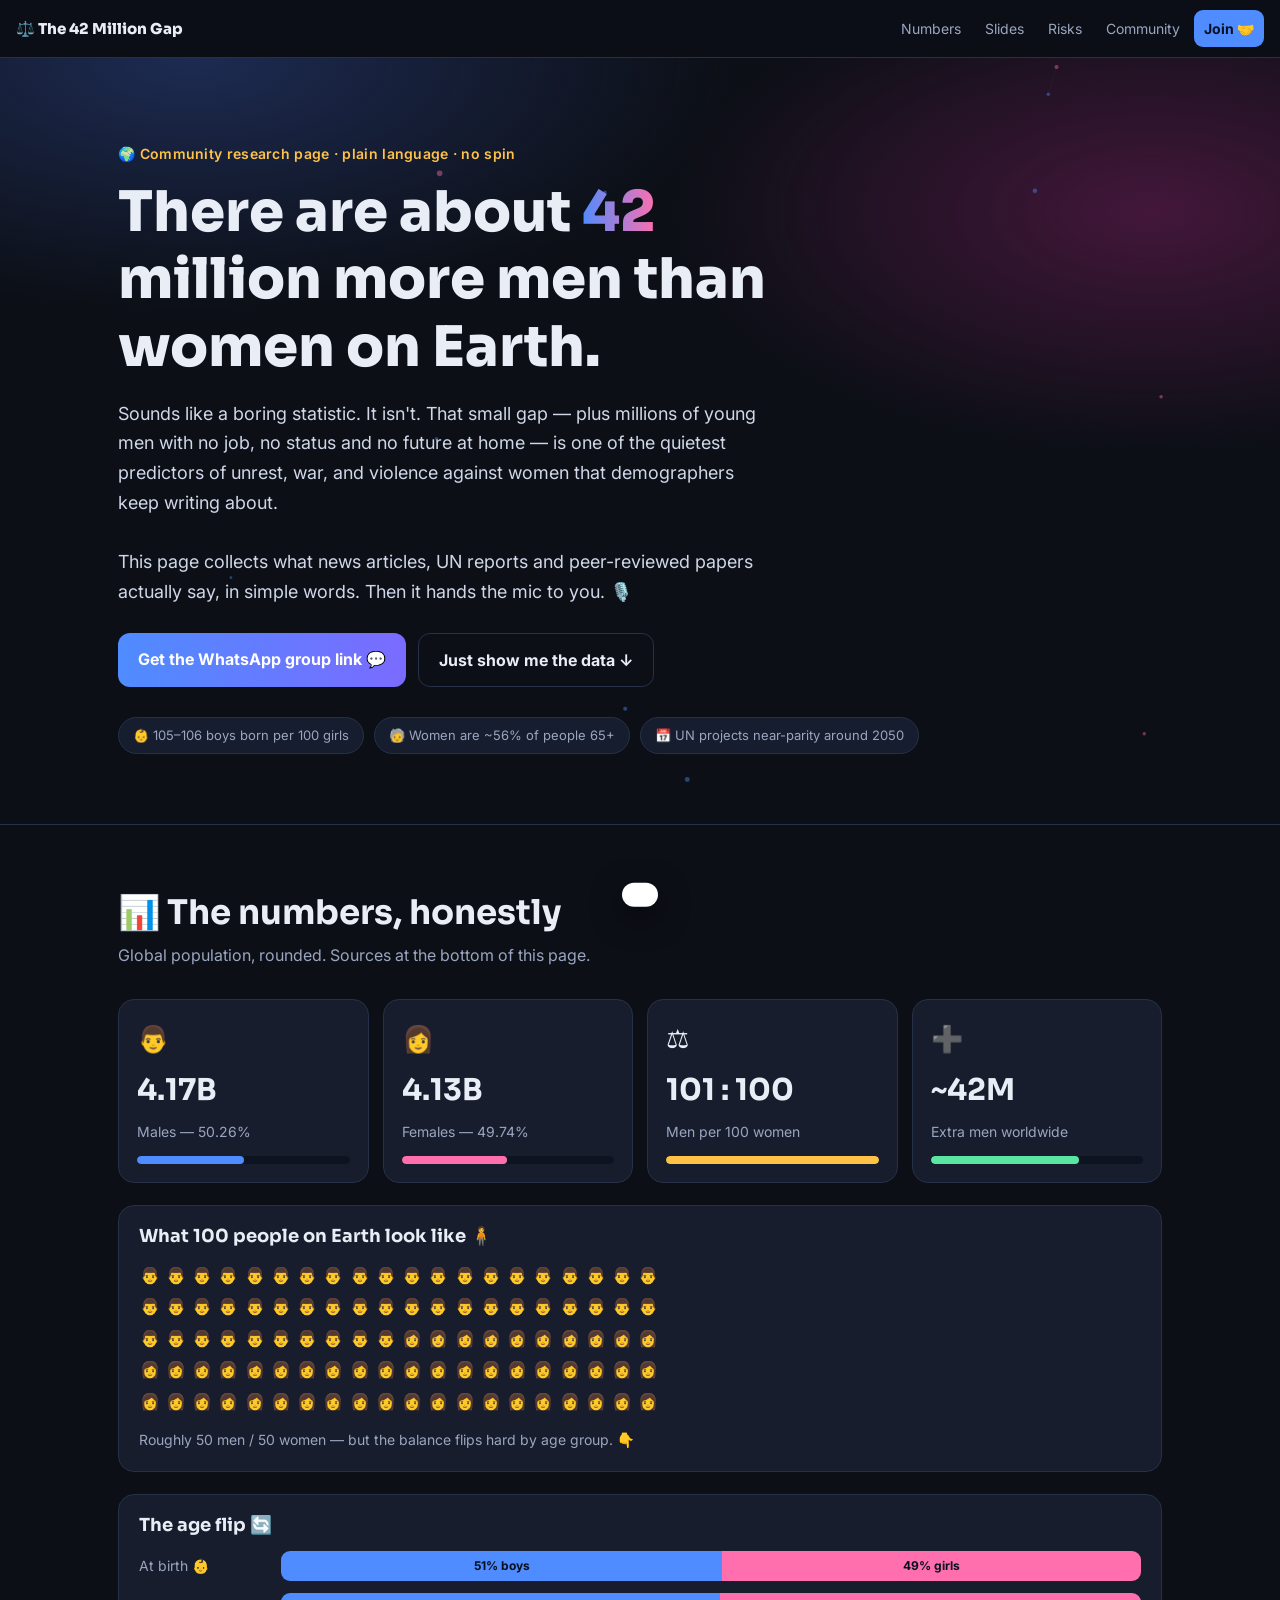
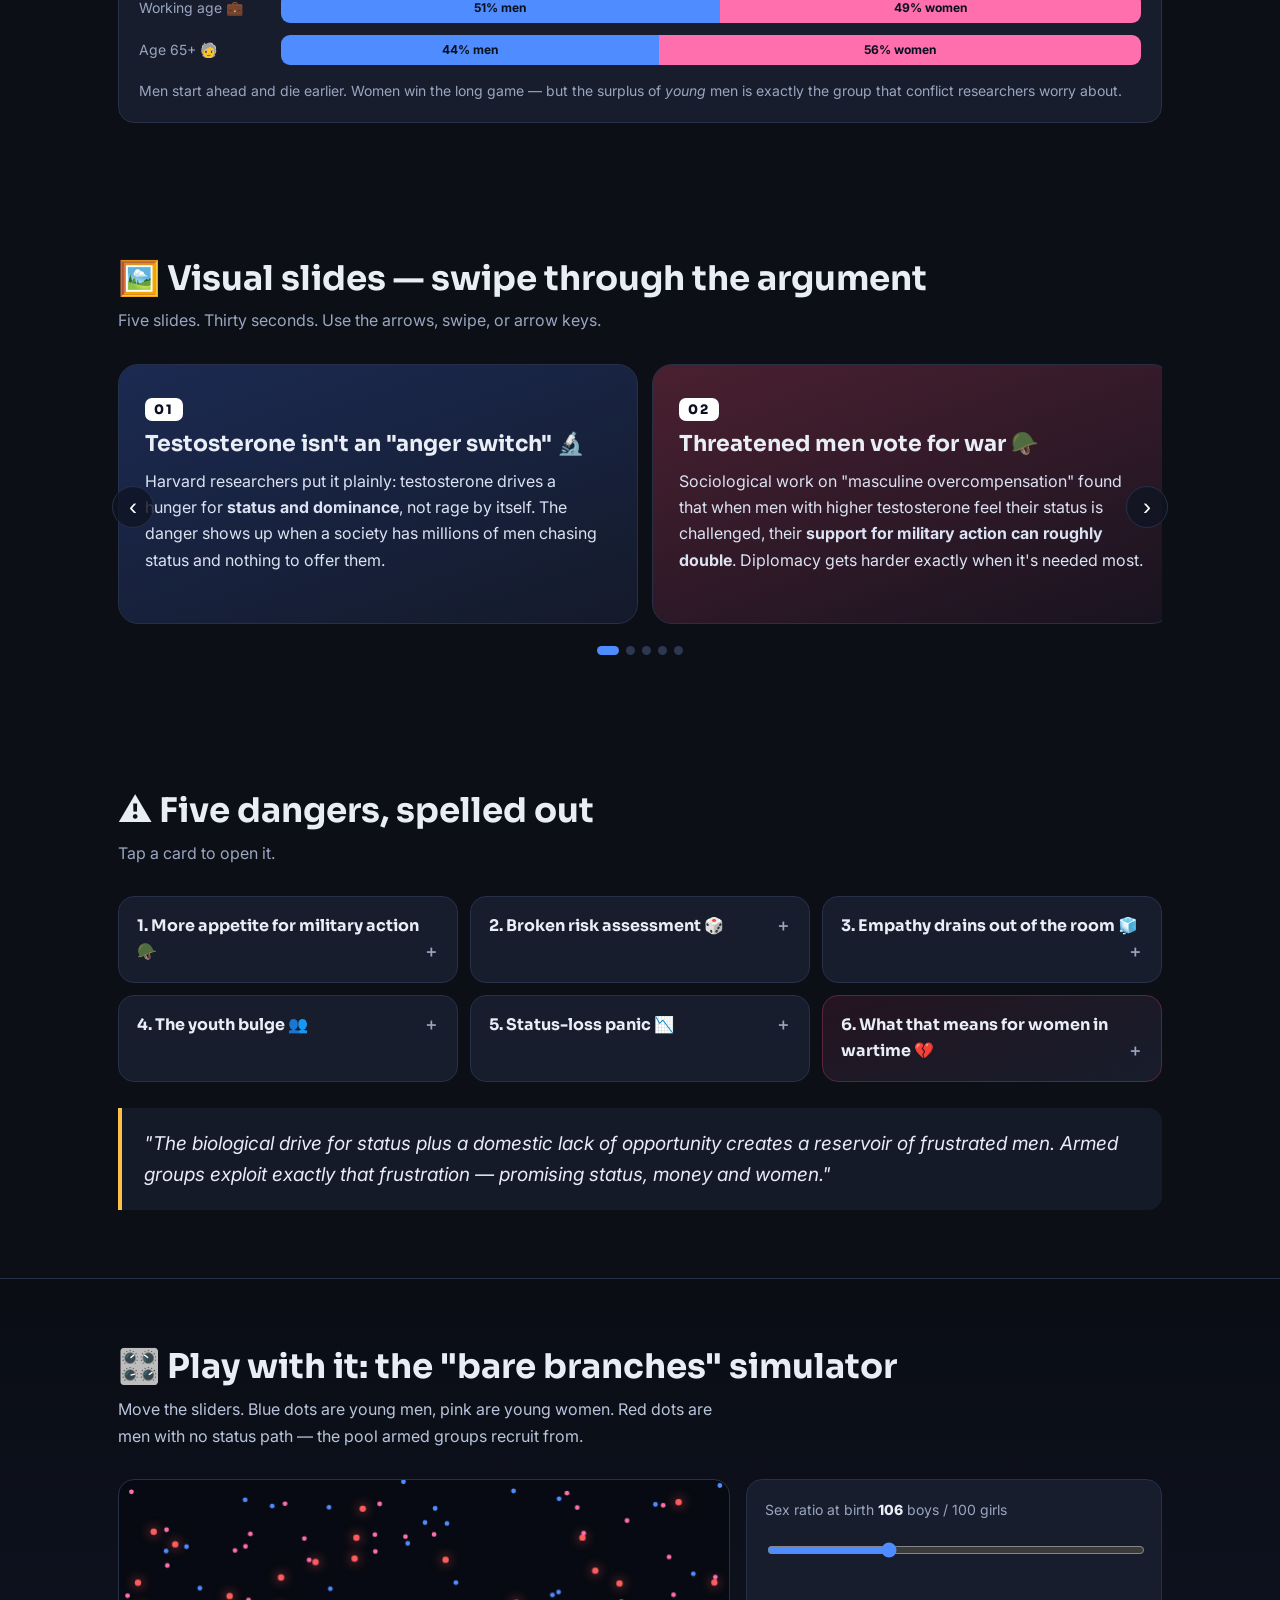
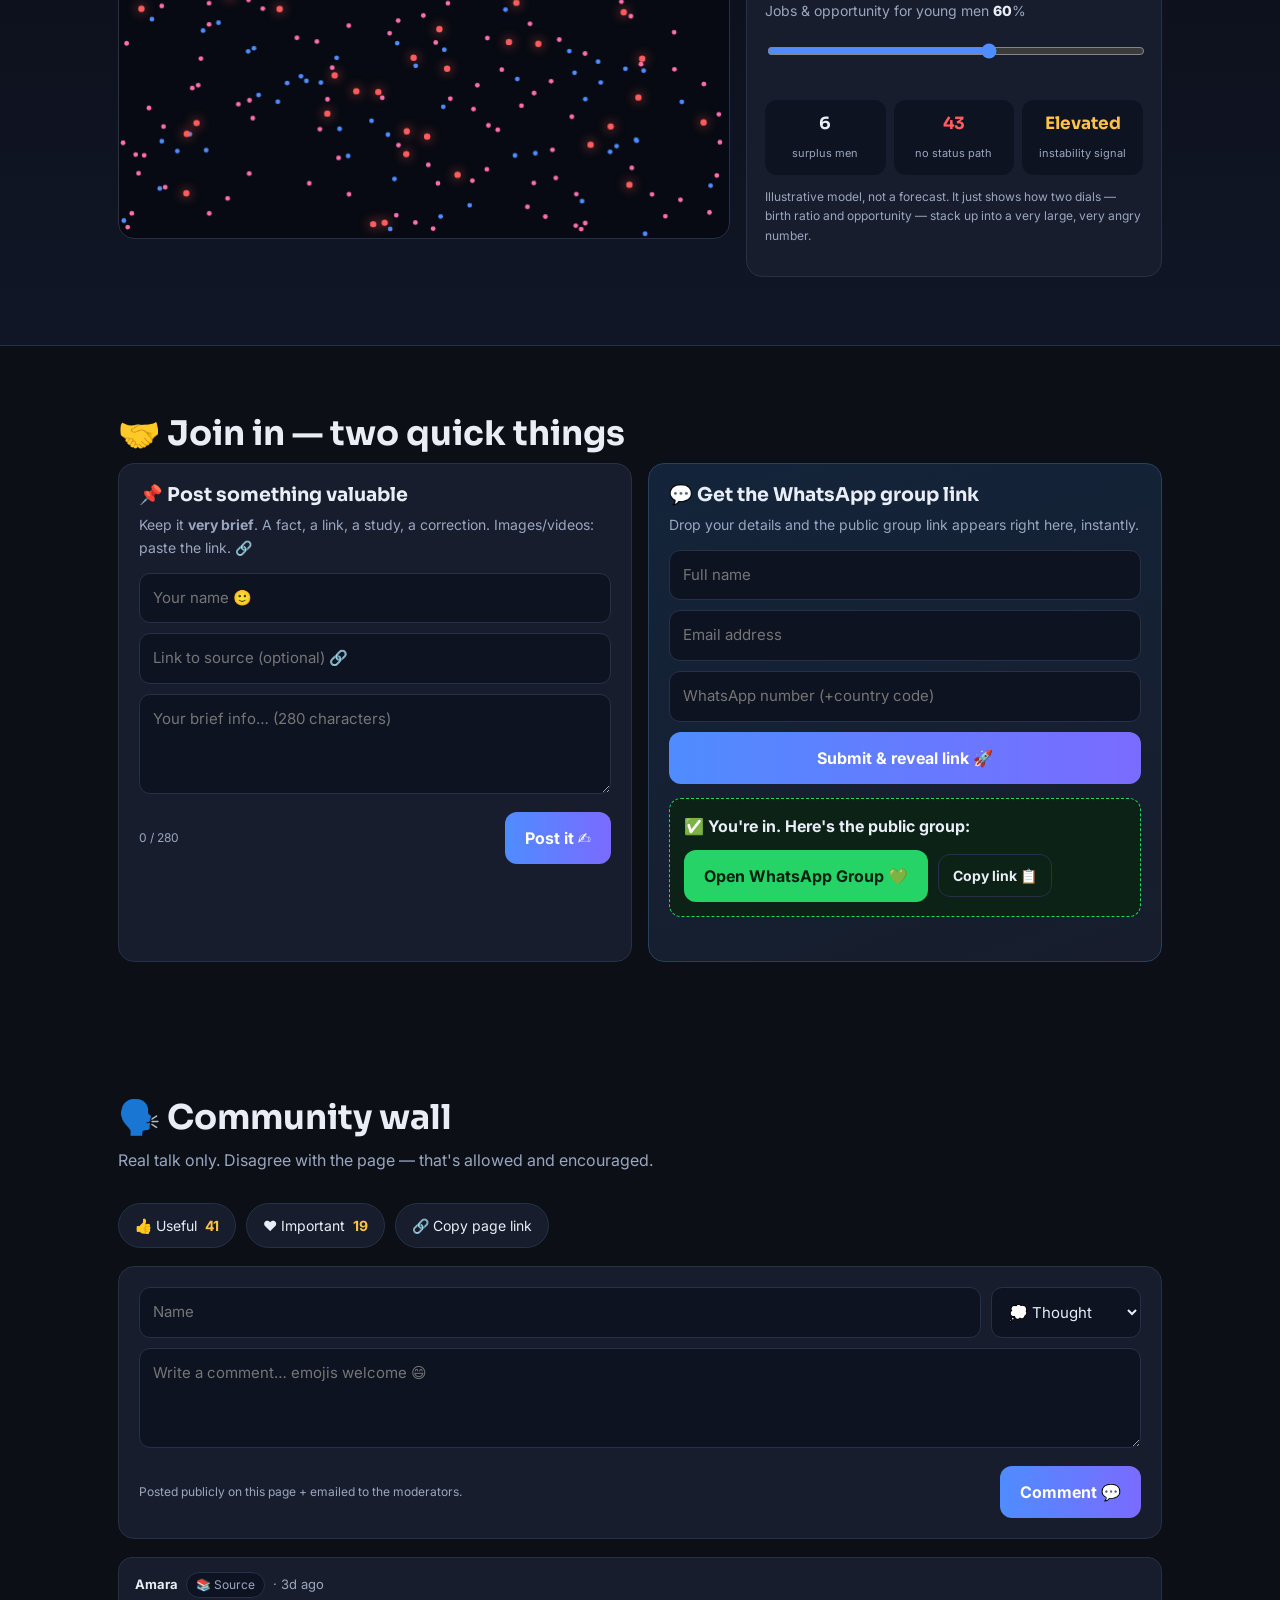
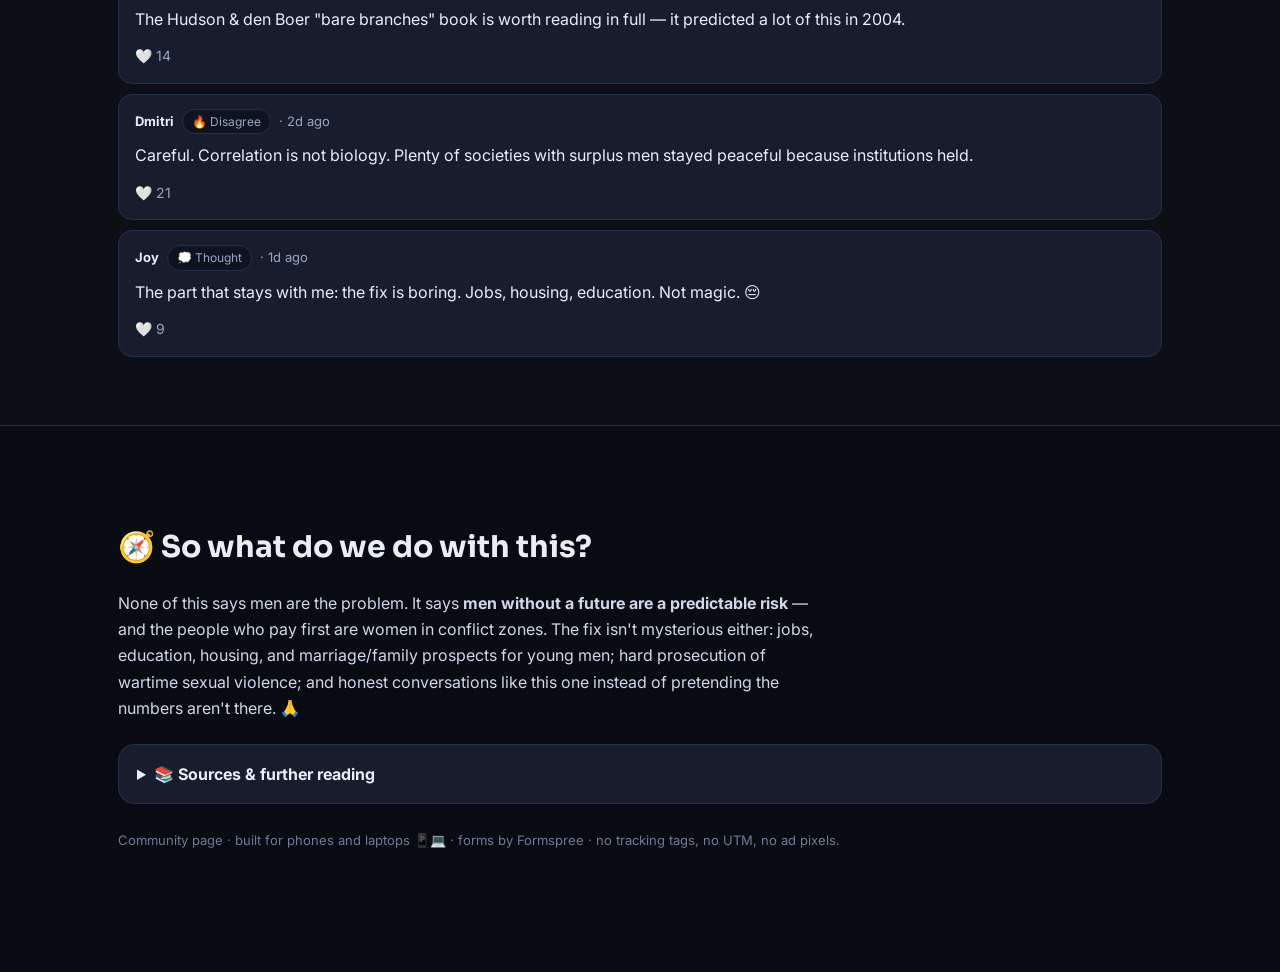
==== CHRIST_SOPHIA_TRUTH_COMMUNITY/index.html @ 26f13e50 "Add files via upload" ====
<!DOCTYPE html>
<html lang="en">
<head>
<meta charset="utf-8" />
<meta name="viewport" content="width=device-width, initial-scale=1" />
<title>101 Men for Every 100 Women — and Why That Matters When Wars Start</title>
<meta name="description" content="A simple, honest community page about the global male-female gap, status-starved young men, and the documented link to conflict and violence against women." />
<link rel="preconnect" href="https://fonts.googleapis.com">
<link rel="preconnect" href="https://fonts.gstatic.com" crossorigin>
<link href="https://fonts.googleapis.com/css2?family=Inter:wght@400;600;800&family=Sora:wght@600;800&display=swap" rel="stylesheet">
<link rel="stylesheet" href="style.css" />
</head>
<body>

<!-- ============ NAV ============ -->
<header class="nav" id="nav">
  <a class="brand" href="#top">⚖️ <span>The 42 Million Gap</span></a>
  <nav>
    <a href="#numbers">Numbers</a>
    <a href="#slides">Slides</a>
    <a href="#risk">Risks</a>
    <a href="#wall">Community</a>
    <a class="cta" href="#join">Join 🤝</a>
  </nav>
</header>

<!-- ============ 1. INFO BANNER ============ -->
<section class="banner" id="top">
  <canvas id="fx"></canvas>
  <div class="banner-inner">
    <p class="kicker">🌍 Community research page · plain language · no spin</p>
    <h1>There are about <span class="hl" id="countMen">0</span> million more men than women on Earth.</h1>
    <p class="lede">
      Sounds like a boring statistic. It isn't. That small gap — plus millions of young men with
      no job, no status and no future at home — is one of the quietest predictors of unrest, war,
      and violence against women that demographers keep writing about.
      <br><br>
      This page collects what news articles, UN reports and peer-reviewed papers actually say,
      in simple words. Then it hands the mic to you. 🎙️
    </p>
    <div class="banner-btns">
      <a class="btn primary" href="#join">Get the WhatsApp group link 💬</a>
      <a class="btn ghost" href="#numbers">Just show me the data ↓</a>
    </div>
    <ul class="ticker">
      <li>👶 105–106 boys born per 100 girls</li>
      <li>🧓 Women are ~56% of people 65+</li>
      <li>📅 UN projects near-parity around 2050</li>
    </ul>
  </div>
</section>

<!-- ============ INFOGRAPHIC ============ -->
<section class="wrap" id="numbers">
  <h2 class="sec-title">📊 The numbers, honestly</h2>
  <p class="sec-sub">Global population, rounded. Sources at the bottom of this page.</p>

  <div class="stat-grid">
    <article class="stat reveal">
      <span class="emoji">👨</span>
      <b class="big">4.17B</b>
      <span class="lab">Males — 50.26%</span>
      <div class="bar"><i style="--w:50.26%; --c:#4f8cff"></i></div>
    </article>
    <article class="stat reveal">
      <span class="emoji">👩</span>
      <b class="big">4.13B</b>
      <span class="lab">Females — 49.74%</span>
      <div class="bar"><i style="--w:49.74%; --c:#ff6fae"></i></div>
    </article>
    <article class="stat reveal">
      <span class="emoji">⚖️</span>
      <b class="big">101 : 100</b>
      <span class="lab">Men per 100 women</span>
      <div class="bar"><i style="--w:101%; --c:#ffc247"></i></div>
    </article>
    <article class="stat reveal">
      <span class="emoji">➕</span>
      <b class="big">~42M</b>
      <span class="lab">Extra men worldwide</span>
      <div class="bar"><i style="--w:70%; --c:#5be5a3"></i></div>
    </article>
  </div>

  <div class="dotbox reveal">
    <h3>What 100 people on Earth look like 🧍</h3>
    <div class="dots" id="dots" aria-label="50 blue figures and 50 pink figures"></div>
    <p class="note">Roughly 50 men / 50 women — but the balance flips hard by age group. 👇</p>
  </div>

  <div class="agebox reveal">
    <h3>The age flip 🔄</h3>
    <div class="agerow"><span>At birth 👶</span><div class="split"><i class="m" style="width:51.3%">51% boys</i><i class="f">49% girls</i></div></div>
    <div class="agerow"><span>Working age 💼</span><div class="split"><i class="m" style="width:51%">51% men</i><i class="f">49% women</i></div></div>
    <div class="agerow"><span>Age 65+ 🧓</span><div class="split"><i class="m" style="width:44%">44% men</i><i class="f">56% women</i></div></div>
    <p class="note">Men start ahead and die earlier. Women win the long game — but the surplus of
      <em>young</em> men is exactly the group that conflict researchers worry about.</p>
  </div>
</section>

<!-- ============ VISUAL SLIDES ============ -->
<section class="wrap" id="slides">
  <h2 class="sec-title">🖼️ Visual slides — swipe through the argument</h2>
  <p class="sec-sub">Five slides. Thirty seconds. Use the arrows, swipe, or arrow keys.</p>

  <div class="slider">
    <div class="slides" id="slideTrack">
      <article class="slide s1">
        <span class="num">01</span>
        <h3>Testosterone isn't an "anger switch" 🔬</h3>
        <p>Harvard researchers put it plainly: testosterone drives a hunger for <b>status and dominance</b>,
        not rage by itself. The danger shows up when a society has millions of men chasing status
        and nothing to offer them.</p>
      </article>
      <article class="slide s2">
        <span class="num">02</span>
        <h3>Threatened men vote for war 🪖</h3>
        <p>Sociological work on "masculine overcompensation" found that when men with higher
        testosterone feel their status is challenged, their <b>support for military action can roughly
        double</b>. Diplomacy gets harder exactly when it's needed most.</p>
      </article>
      <article class="slide s3">
        <span class="num">03</span>
        <h3>Risk goes blind 🎲</h3>
        <p>High testosterone lowers sensitivity to punishment and fear. Add the <b>"winner effect"</b> —
        past victories making leaders underestimate cost — and you get reckless escalation
        instead of an off-ramp.</p>
      </article>
      <article class="slide s4">
        <span class="num">04</span>
        <h3>The youth bulge 💣</h3>
        <p>A large share of young, single men with no job, no property and no marriage prospects is
        a known instability pattern. Their status drive gets redirected: <b>unrest, radicalisation,
        recruitment by armed groups.</b></p>
      </article>
      <article class="slide s5">
        <span class="num">05</span>
        <h3>Then women pay the bill 💔</h3>
        <p>Hudson &amp; den Boer called these men <b>"bare branches."</b> Groups like ISIS and Boko Haram
        recruited them with an explicit offer: a wife, taken by force. UN reporting treats
        conflict-related sexual violence as a <b>deliberate tactic</b>, not random chaos.</p>
      </article>
    </div>
    <button class="arrow left" id="prev" aria-label="Previous slide">‹</button>
    <button class="arrow right" id="next" aria-label="Next slide">›</button>
    <div class="dotsnav" id="dotsNav"></div>
  </div>
</section>

<!-- ============ RISK CARDS ============ -->
<section class="wrap" id="risk">
  <h2 class="sec-title">⚠️ Five dangers, spelled out</h2>
  <p class="sec-sub">Tap a card to open it.</p>

  <div class="cards">
    <details class="card reveal"><summary>1. More appetite for military action 🪖</summary>
      <p>When status feels threatened, support for war-first solutions jumps. Research on political
      psychology links higher testosterone to stronger "overcompensation" after a perceived challenge —
      meaning compromise reads as weakness during a standoff.</p></details>

    <details class="card reveal"><summary>2. Broken risk assessment 🎲</summary>
      <p>Lower fear response + lower punishment sensitivity = dangerously high risk tolerance.
      Leaders riding a streak of wins stop pricing the real cost of escalation.</p></details>

    <details class="card reveal"><summary>3. Empathy drains out of the room 🧊</summary>
      <p>Biomedical studies report reduced empathic mimicry and weaker reading of emotional cues.
      Diplomacy runs on nuance; without it, a neighbour's defensive move gets misread as an attack.</p></details>

    <details class="card reveal"><summary>4. The youth bulge 👥</summary>
      <p>Single young men carry the highest baseline testosterone — mating and status competition.
      Deny a whole generation of them work, housing and marriage, and that drive gets redirected
      into militias, gangs and civil unrest.</p></details>

    <details class="card reveal"><summary>5. Status-loss panic 📉</summary>
      <p>The dual-hormone hypothesis: high testosterone plus high stress flips behaviour from
      <em>seeking</em> status to <em>defending</em> it, viciously. A declining power can start a
      defensive war purely to avoid looking weak.</p></details>

    <details class="card reveal hot"><summary>6. What that means for women in wartime 💔</summary>
      <p>Put it together: frustrated low-status men + collapse of law and order + armed groups that
      openly offer "a wife" as a recruitment bonus. Abductions, forced marriage and trafficking
      spike. UN agencies document sexual violence as a deliberate tool of control and terror, and
      conflict zones see a sharp rise in trafficking because war turns people into commodities.
      <br><br><b>Plainly: the men's status crisis gets paid for by women's bodies.</b></p></details>
  </div>

  <blockquote class="pull reveal">
    "The biological drive for status plus a domestic lack of opportunity creates a reservoir of
    frustrated men. Armed groups exploit exactly that frustration — promising status, money and women."
  </blockquote>
</section>

<!-- ============ 3. JS ANIMATION SECTION ============ -->
<section class="anim-sec" id="anim">
  <div class="wrap">
    <h2 class="sec-title light">🎛️ Play with it: the "bare branches" simulator</h2>
    <p class="sec-sub light">Move the sliders. Blue dots are young men, pink are young women.
      Red dots are men with no status path — the pool armed groups recruit from.</p>
    <div class="simbox">
      <canvas id="sim"></canvas>
      <div class="controls">
        <label>Sex ratio at birth <output id="oRatio">106</output> boys / 100 girls
          <input type="range" id="rRatio" min="100" max="120" value="106">
        </label>
        <label>Jobs &amp; opportunity for young men <output id="oJobs">60</output>%
          <input type="range" id="rJobs" min="0" max="100" value="60">
        </label>
        <div class="readout">
          <div><b id="mSurplus">0</b><span>surplus men</span></div>
          <div><b id="mBare" class="red">0</b><span>no status path</span></div>
          <div><b id="mRisk">Low</b><span>instability signal</span></div>
        </div>
        <p class="tiny">Illustrative model, not a forecast. It just shows how two dials — birth ratio and
          opportunity — stack up into a very large, very angry number.</p>
      </div>
    </div>
  </div>
</section>

<!-- ============ POST + JOIN ============ -->
<section class="wrap" id="join">
  <h2 class="sec-title">🤝 Join in — two quick things</h2>

  <div class="two">
    <!-- POST VALUABLE INFO -->
    <form class="panel" id="postForm" action="https://formspree.io/f/REPLACE_POST_FORM_ID" method="POST">
      <h3>📌 Post something valuable</h3>
      <p class="pnote">Keep it <b>very brief</b>. A fact, a link, a study, a correction. Images/videos: paste the link. 🔗</p>
      <input name="name" placeholder="Your name 🙂" required>
      <input name="link" type="url" placeholder="Link to source (optional) 🔗">
      <textarea name="info" rows="3" maxlength="280" placeholder="Your brief info… (280 characters)" required></textarea>
      <div class="rowb"><span class="tiny" id="countChars">0 / 280</span>
      <button class="btn primary" type="submit">Post it ✍️</button></div>
      <p class="status" id="postStatus"></p>
    </form>

    <!-- CONTACT -->
    <form class="panel accent" id="contactForm" action="https://formspree.io/f/REPLACE_CONTACT_FORM_ID" method="POST">
      <h3>💬 Get the WhatsApp group link</h3>
      <p class="pnote">Drop your details and the public group link appears right here, instantly.</p>
      <input name="name" placeholder="Full name" required>
      <input name="email" type="email" placeholder="Email address" required>
      <input name="whatsapp" type="tel" placeholder="WhatsApp number (+country code)" required>
      <button class="btn primary wide" type="submit">Submit &amp; reveal link 🚀</button>
      <div class="reveal-box" id="waBox" hidden>
        <p>✅ You're in. Here's the public group:</p>
        <a class="btn wa" id="waLink" href="#" target="_blank" rel="noopener">Open WhatsApp Group 💚</a>
        <button type="button" class="btn ghost sm" id="copyWa">Copy link 📋</button>
      </div>
      <p class="status" id="contactStatus"></p>
    </form>
  </div>
</section>

<!-- ============ 2. COMMENT SECTION + LIKES ============ -->
<section class="wrap" id="wall">
  <h2 class="sec-title">🗣️ Community wall</h2>
  <p class="sec-sub">Real talk only. Disagree with the page — that's allowed and encouraged.</p>

  <div class="likebar">
    <button class="likebtn" id="likePage">👍 <span>Useful</span> <b id="likeCount">0</b></button>
    <button class="likebtn" id="heartPage">❤️ <span>Important</span> <b id="heartCount">0</b></button>
    <button class="likebtn" id="sharePage">🔗 <span>Copy page link</span></button>
  </div>

  <form class="panel" id="commentForm" action="https://formspree.io/f/REPLACE_COMMENT_FORM_ID" method="POST">
    <div class="rowi">
      <input name="name" id="cName" placeholder="Name" required>
      <select name="mood" id="cMood">
        <option>💭 Thought</option><option>❓ Question</option>
        <option>📚 Source</option><option>🔥 Disagree</option>
      </select>
    </div>
    <textarea name="comment" id="cText" rows="3" placeholder="Write a comment… emojis welcome 😄" required></textarea>
    <div class="rowb"><span class="tiny">Posted publicly on this page + emailed to the moderators.</span>
    <button class="btn primary" type="submit">Comment 💬</button></div>
  </form>

  <div id="commentList" class="comments"></div>
</section>

<!-- ============ 4. FOOTER / CONCLUSION ============ -->
<footer class="footer">
  <div class="wrap">
    <h2>🧭 So what do we do with this?</h2>
    <p class="concl">
      None of this says men are the problem. It says <b>men without a future are a predictable risk</b> —
      and the people who pay first are women in conflict zones. The fix isn't mysterious either:
      jobs, education, housing, and marriage/family prospects for young men; hard prosecution of
      wartime sexual violence; and honest conversations like this one instead of pretending the
      numbers aren't there. 🙏
    </p>

    <details class="srcs">
      <summary>📚 Sources &amp; further reading</summary>
      <ul>
        <li><a href="https://statisticstimes.com" target="_blank" rel="noopener">Statistics Times</a> — global male/female population counts</li>
        <li><a href="https://www.pewresearch.org" target="_blank" rel="noopener">Pew Research Center</a> — sex ratios by age group</li>
        <li><a href="https://www.un.org" target="_blank" rel="noopener">United Nations</a> — population projections toward 2050</li>
        <li><a href="https://www.scienceabc.com" target="_blank" rel="noopener">ScienceABC</a> — overview of the global sex ratio</li>
        <li><a href="https://news.harvard.edu/gazette/story/2021/09/harvard-biologist-discusses-testosterones-role-in-society/" target="_blank" rel="noopener">Harvard Gazette</a> — testosterone, status and society</li>
        <li><a href="https://phys.org" target="_blank" rel="noopener">Phys.org</a> — masculine overcompensation &amp; support for war</li>
        <li><a href="https://pmc.ncbi.nlm.nih.gov/articles/PMC5068300/" target="_blank" rel="noopener">PNAS / PMC</a> — dual-hormone hypothesis</li>
        <li><a href="https://www.unwomen.org" target="_blank" rel="noopener">UN Women</a> — conflict-related sexual violence</li>
        <li><a href="https://www.unodc.org" target="_blank" rel="noopener">UNODC</a> — trafficking in conflict zones</li>
        <li><a href="https://www.icmc.net" target="_blank" rel="noopener">ICMC</a> · <a href="https://odihr.osce.org" target="_blank" rel="noopener">OSCE/ODIHR</a> — displacement &amp; exploitation</li>
        <li><a href="https://journals.sagepub.com" target="_blank" rel="noopener">SAGE Journals</a> — youth bulge &amp; instability</li>
      </ul>
    </details>

    <p class="fine">Community page · built for phones and laptops 📱💻 · forms by Formspree ·
      no tracking tags, no UTM, no ad pixels.</p>
  </div>
</footer>

<div class="toast" id="toast"></div>
<script src="script.js"></script>
</body>
</html>
---- CHRIST_SOPHIA_TRUTH_COMMUNITY/style.css ----
:root{
  --bg:#0c0f16; --bg2:#121724; --card:#171d2c; --line:#263048;
  --txt:#e9edf6; --mut:#9aa6c0;
  --blue:#4f8cff; --pink:#ff6fae; --gold:#ffc247; --green:#25d366; --red:#ff5d5d;
  --r:16px; --max:1080px;
}
*{box-sizing:border-box}
html{scroll-behavior:smooth}
body{margin:0;background:var(--bg);color:var(--txt);
  font:16px/1.65 Inter,system-ui,-apple-system,Segoe UI,Roboto,sans-serif;overflow-x:hidden}
h1,h2,h3,.brand{font-family:Sora,Inter,sans-serif;line-height:1.2}
a{color:var(--blue)}
img{max-width:100%}
.wrap{max-width:var(--max);margin:0 auto;padding:68px 18px}

/* NAV */
.nav{position:sticky;top:0;z-index:50;display:flex;align-items:center;justify-content:space-between;
  gap:12px;padding:10px 16px;background:rgba(12,15,22,.82);backdrop-filter:blur(12px);
  border-bottom:1px solid var(--line)}
.brand{font-weight:800;text-decoration:none;color:var(--txt);font-size:15px;white-space:nowrap}
.nav nav{display:flex;gap:4px;align-items:center;overflow-x:auto;scrollbar-width:none}
.nav nav::-webkit-scrollbar{display:none}
.nav nav a{color:var(--mut);text-decoration:none;font-size:14px;padding:7px 10px;border-radius:9px;white-space:nowrap}
.nav nav a:hover{color:#fff;background:#1b2234}
.nav .cta{background:var(--blue);color:#06101f;font-weight:700}

/* BANNER */
.banner{position:relative;overflow:hidden;border-bottom:1px solid var(--line);
  background:radial-gradient(900px 420px at 15% 0%,#1d2b52 0%,transparent 60%),
             radial-gradient(800px 400px at 90% 20%,#43173a 0%,transparent 60%),var(--bg)}
#fx{position:absolute;inset:0;width:100%;height:100%;opacity:.5}
.banner-inner{position:relative;max-width:var(--max);margin:0 auto;padding:84px 18px 70px}
.kicker{color:var(--gold);font-weight:600;letter-spacing:.3px;margin:0 0 14px;font-size:14px}
.banner h1{font-size:clamp(30px,6.2vw,56px);font-weight:800;margin:0 0 18px;max-width:17ch}
.hl{background:linear-gradient(90deg,var(--blue),var(--pink));-webkit-background-clip:text;
  background-clip:text;color:transparent}
.lede{color:#cfd7e8;max-width:60ch;font-size:clamp(15px,2.2vw,18px);margin:0 0 26px}
.banner-btns{display:flex;flex-wrap:wrap;gap:12px}
.ticker{display:flex;flex-wrap:wrap;gap:10px;list-style:none;padding:0;margin:30px 0 0}
.ticker li{background:#161d2e;border:1px solid var(--line);border-radius:999px;
  padding:7px 14px;font-size:13px;color:var(--mut)}

/* BUTTONS */
.btn{display:inline-block;border:0;cursor:pointer;text-decoration:none;font:inherit;font-weight:700;
  padding:13px 20px;border-radius:12px;transition:.18s transform,.18s filter}
.btn:active{transform:scale(.97)}
.btn.primary{background:linear-gradient(90deg,var(--blue),#7a6bff);color:#fff}
.btn.primary:hover{filter:brightness(1.12)}
.btn.ghost{background:transparent;color:var(--txt);border:1px solid var(--line)}
.btn.wide{width:100%}
.btn.sm{padding:9px 14px;font-size:14px}
.btn.wa{background:var(--green);color:#04210f}

/* SECTION HEADS */
.sec-title{font-size:clamp(23px,4.2vw,34px);margin:0 0 8px}
.sec-sub{color:var(--mut);margin:0 0 30px;max-width:62ch}
.light,.light *{color:#e9edf6}
.sec-sub.light{color:#b9c4dc}

/* STATS */
.stat-grid{display:grid;grid-template-columns:repeat(auto-fit,minmax(200px,1fr));gap:14px}
.stat{background:var(--card);border:1px solid var(--line);border-radius:var(--r);padding:18px}
.stat .emoji{font-size:26px}
.big{display:block;font-family:Sora;font-size:30px;margin:6px 0 2px}
.lab{color:var(--mut);font-size:14px}
.bar{height:8px;background:#0e1322;border-radius:99px;margin-top:12px;overflow:hidden}
.bar i{display:block;height:100%;width:0;background:var(--c);border-radius:99px;
  transition:width 1.4s cubic-bezier(.2,.8,.2,1)}
.reveal.in .bar i{width:min(var(--w),100%)}

.dotbox,.agebox{margin-top:22px;background:var(--card);border:1px solid var(--line);
  border-radius:var(--r);padding:20px}
.dotbox h3,.agebox h3{margin:0 0 14px;font-size:18px}
.dots{display:grid;grid-template-columns:repeat(20,1fr);gap:5px;max-width:520px}
.dots span{font-size:clamp(11px,2.4vw,16px);text-align:center;opacity:0;transform:translateY(6px);
  animation:pop .4s forwards}
@keyframes pop{to{opacity:1;transform:none}}
.note{color:var(--mut);font-size:14px;margin:14px 0 0}
.agerow{display:flex;align-items:center;gap:12px;margin-bottom:12px;flex-wrap:wrap}
.agerow>span{min-width:130px;font-size:14px;color:var(--mut)}
.split{flex:1;min-width:200px;display:flex;height:30px;border-radius:9px;overflow:hidden;font-size:12px;font-weight:700}
.split i{display:flex;align-items:center;justify-content:center;font-style:normal;color:#07101f}
.split .m{background:var(--blue)}
.split .f{background:var(--pink);flex:1}

/* SLIDER */
.slider{position:relative}
.slides{display:flex;gap:14px;overflow-x:auto;scroll-snap-type:x mandatory;
  scroll-behavior:smooth;padding-bottom:10px;scrollbar-width:none}
.slides::-webkit-scrollbar{display:none}
.slide{scroll-snap-align:center;flex:0 0 min(100%,520px);border-radius:20px;padding:30px 26px 34px;
  border:1px solid var(--line);position:relative;min-height:260px}
.slide h3{font-size:22px;margin:10px 0 10px}
.slide p{color:#dbe2f2;margin:0}
.slide .num{font-family:Sora;font-size:13px;letter-spacing:2px;color:#0b1120;background:#fff;
  padding:3px 9px;border-radius:7px;font-weight:800}
.s1{background:linear-gradient(160deg,#1b2a52,#141a2a)}
.s2{background:linear-gradient(160deg,#4a2030,#181320)}
.s3{background:linear-gradient(160deg,#4a3c14,#1a1a1f)}
.s4{background:linear-gradient(160deg,#1f4238,#121c1f)}
.s5{background:linear-gradient(160deg,#431d4a,#161226)}
.arrow{position:absolute;top:42%;width:42px;height:42px;border-radius:50%;border:1px solid var(--line);
  background:#0f1524cc;color:#fff;font-size:24px;cursor:pointer;line-height:1}
.arrow.left{left:-6px}.arrow.right{right:-6px}
.dotsnav{display:flex;gap:7px;justify-content:center;margin-top:12px}
.dotsnav button{width:9px;height:9px;border-radius:50%;border:0;background:#2d3850;cursor:pointer;padding:0}
.dotsnav button.on{background:var(--blue);width:22px;border-radius:9px}

/* CARDS */
.cards{display:grid;grid-template-columns:repeat(auto-fit,minmax(280px,1fr));gap:12px}
.card{background:var(--card);border:1px solid var(--line);border-radius:var(--r);padding:16px 18px}
.card summary{cursor:pointer;font-weight:700;font-family:Sora;list-style:none}
.card summary::-webkit-details-marker{display:none}
.card summary:after{content:"＋";float:right;color:var(--mut)}
.card[open] summary:after{content:"－"}
.card p{color:#cfd7e8;font-size:15px;margin:12px 0 0}
.card.hot{border-color:#5b2740;background:linear-gradient(160deg,#241420,#171d2c)}
.pull{margin:26px 0 0;padding:20px 22px;border-left:4px solid var(--gold);background:#141a28;
  border-radius:0 14px 14px 0;color:#e7ecf8;font-size:clamp(16px,2.6vw,19px);font-style:italic}

/* ANIM SECTION */
.anim-sec{background:linear-gradient(180deg,#0a0d14,#111627);border-top:1px solid var(--line);
  border-bottom:1px solid var(--line)}
.simbox{display:grid;grid-template-columns:1.25fr .85fr;gap:16px}
#sim{width:100%;height:360px;background:#070a12;border:1px solid var(--line);border-radius:var(--r);display:block}
.controls{background:var(--card);border:1px solid var(--line);border-radius:var(--r);padding:18px}
.controls label{display:block;font-size:14px;color:var(--mut);margin-bottom:18px}
.controls output{color:var(--txt);font-weight:800}
input[type=range]{width:100%;margin-top:8px;accent-color:var(--blue)}
.readout{display:grid;grid-template-columns:repeat(3,1fr);gap:8px;text-align:center;margin-top:4px}
.readout div{background:#0e1322;border-radius:12px;padding:10px 6px}
.readout b{display:block;font-family:Sora;font-size:17px}
.readout .red{color:var(--red)}
.readout span{font-size:11px;color:var(--mut)}
.tiny{font-size:12px;color:var(--mut)}

/* FORMS */
.two{display:grid;grid-template-columns:1fr 1fr;gap:16px}
.panel{background:var(--card);border:1px solid var(--line);border-radius:var(--r);padding:20px}
.panel.accent{background:linear-gradient(160deg,#13243a,#171d2c);border-color:#27405f}
.panel h3{margin:0 0 6px;font-size:19px}
.pnote{color:var(--mut);font-size:14px;margin:0 0 14px}
input,textarea,select{width:100%;background:#0e1322;border:1px solid var(--line);color:var(--txt);
  border-radius:11px;padding:12px 13px;font:inherit;font-size:15px;margin-bottom:10px}
textarea{resize:vertical}
input:focus,textarea:focus,select:focus{outline:2px solid var(--blue);border-color:transparent}
.rowb{display:flex;align-items:center;justify-content:space-between;gap:10px;flex-wrap:wrap}
.rowi{display:grid;grid-template-columns:1fr 150px;gap:10px}
.status{font-size:14px;margin:10px 0 0;min-height:1em}
.status.ok{color:var(--green)}.status.err{color:var(--red)}
.reveal-box{margin-top:14px;padding:14px;border:1px dashed var(--green);border-radius:12px;
  background:#0d2217;display:flex;flex-wrap:wrap;gap:10px;align-items:center}
.reveal-box p{margin:0;width:100%;font-weight:700}

/* COMMENTS */
.likebar{display:flex;gap:10px;flex-wrap:wrap;margin-bottom:18px}
.likebtn{background:var(--card);border:1px solid var(--line);color:var(--txt);border-radius:999px;
  padding:10px 16px;font:inherit;font-size:14px;cursor:pointer;transition:.15s}
.likebtn:hover{background:#1d2436}
.likebtn.on{border-color:var(--blue);background:#15233e}
.likebtn b{margin-left:4px;color:var(--gold)}
.comments{margin-top:18px;display:grid;gap:10px}
.cmt{background:var(--card);border:1px solid var(--line);border-radius:14px;padding:14px 16px;
  animation:slideIn .35s ease}
@keyframes slideIn{from{opacity:0;transform:translateY(10px)}}
.cmt .top{display:flex;gap:8px;align-items:center;flex-wrap:wrap;font-size:13px;color:var(--mut)}
.cmt .who{color:var(--txt);font-weight:700}
.cmt .tag{background:#0e1322;border:1px solid var(--line);border-radius:99px;padding:2px 9px;font-size:12px}
.cmt p{margin:8px 0 10px;white-space:pre-wrap}
.cmt .clike{background:none;border:0;color:var(--mut);cursor:pointer;font:inherit;font-size:14px;padding:0}
.cmt .clike.on{color:var(--pink)}
.empty{color:var(--mut);font-size:14px;text-align:center;padding:24px;border:1px dashed var(--line);border-radius:14px}

/* FOOTER */
.footer{background:#080b12;border-top:1px solid var(--line);padding:10px 0 40px}
.footer h2{font-size:clamp(22px,4vw,30px)}
.concl{color:#cfd7e8;max-width:70ch}
.srcs{margin-top:22px;background:var(--card);border:1px solid var(--line);border-radius:var(--r);padding:16px 18px}
.srcs summary{cursor:pointer;font-weight:700}
.srcs ul{margin:12px 0 0;padding-left:20px;color:var(--mut);font-size:14px}
.srcs li{margin-bottom:6px}
.fine{color:#6f7b96;font-size:13px;margin-top:26px}

/* TOAST */
.toast{position:fixed;left:50%;bottom:22px;transform:translate(-50%,120%);background:#fff;color:#0b1120;
  font-weight:700;padding:12px 18px;border-radius:12px;z-index:99;transition:.3s;font-size:14px;
  box-shadow:0 10px 30px #0008;max-width:90vw}
.toast.show{transform:translate(-50%,0)}

/* REVEAL */
.reveal{opacity:0;transform:translateY(18px);transition:.6s}
.reveal.in{opacity:1;transform:none}

/* RESPONSIVE */
@media(max-width:860px){
  .simbox,.two{grid-template-columns:1fr}
  #sim{height:280px}
  .arrow{display:none}
}
@media(max-width:560px){
  .wrap{padding:48px 15px}
  .banner-inner{padding:56px 15px 50px}
  .brand span{display:none}
  .rowi{grid-template-columns:1fr}
  .dots{grid-template-columns:repeat(10,1fr)}
  .btn{width:100%;text-align:center}
  .rowb{flex-direction:column;align-items:stretch}
}
@media(prefers-reduced-motion:reduce){*{animation:none!important;transition:none!important}}
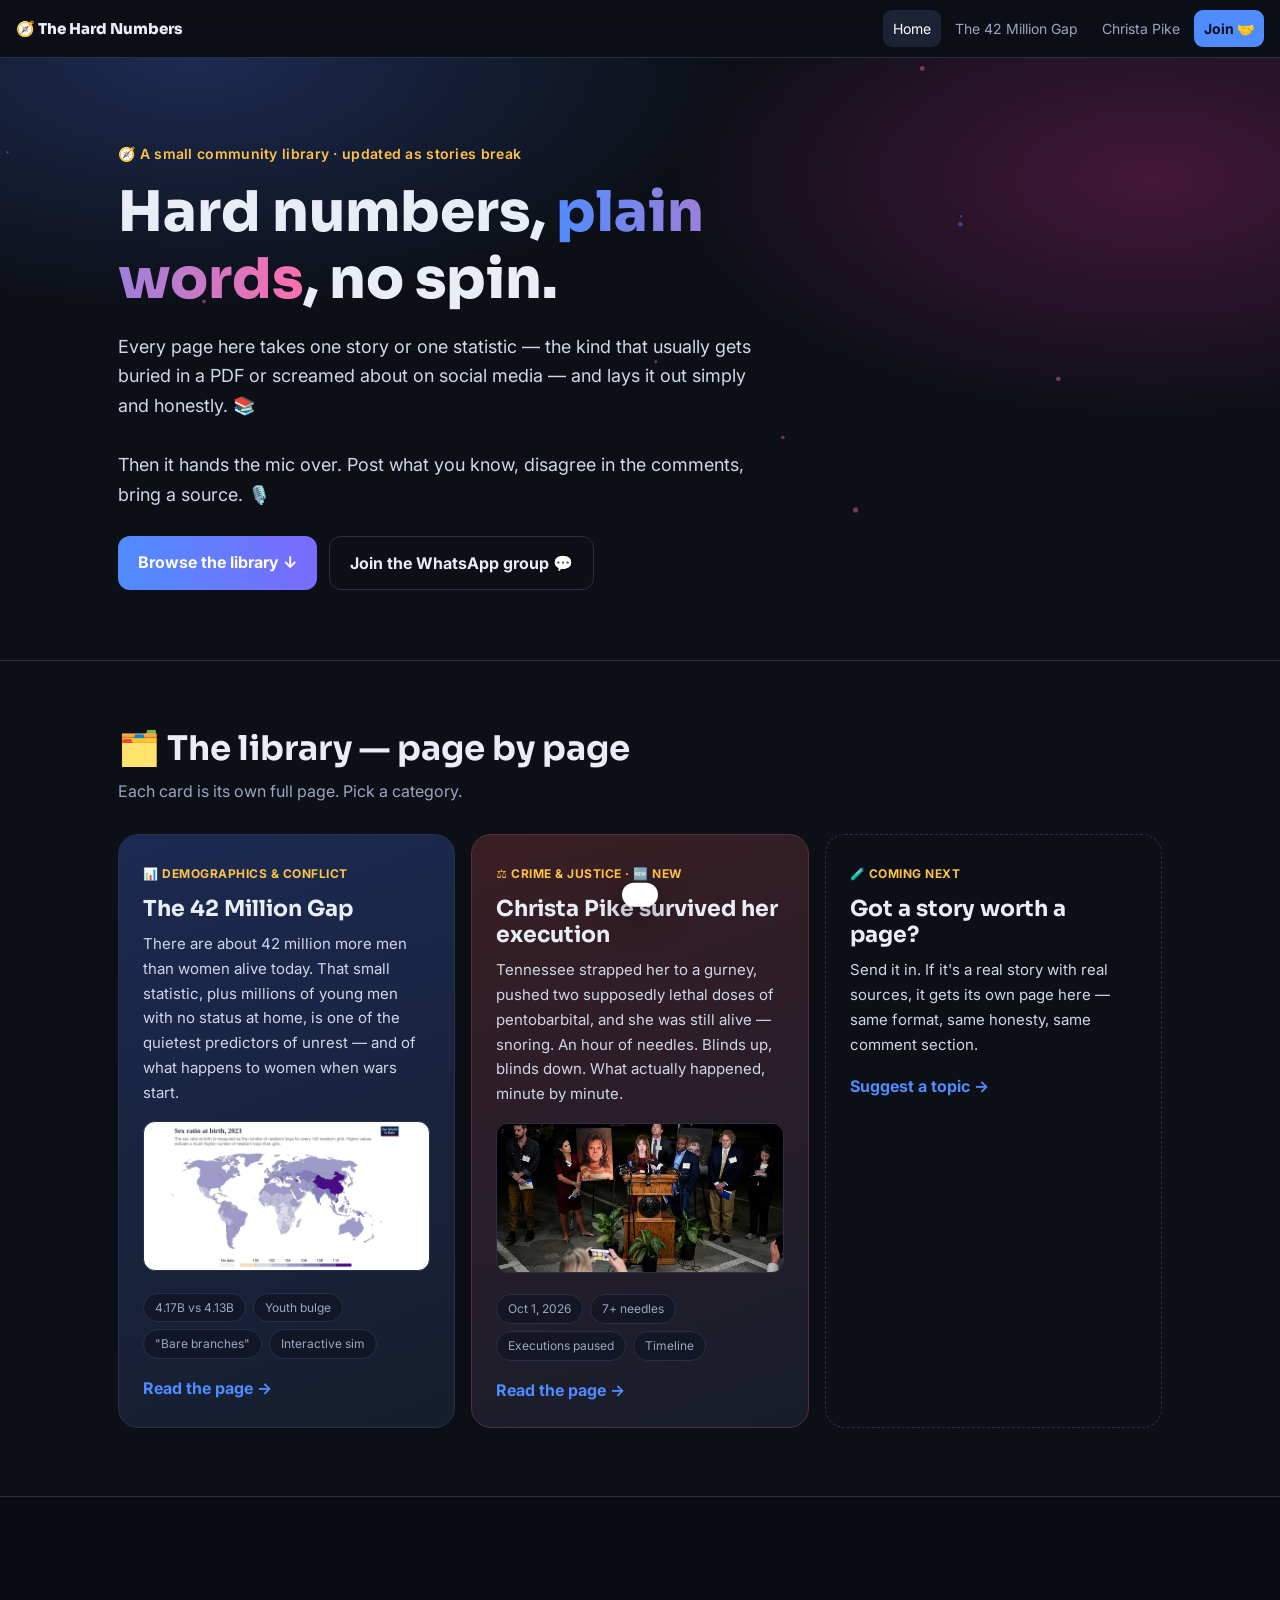
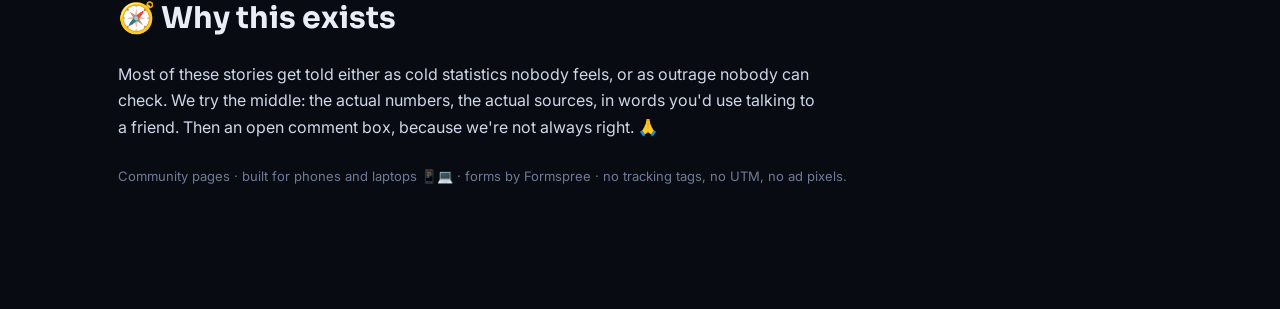
==== commit 67b5551b: "Add files via upload" ====
--- a/CHRIST_SOPHIA_TRUTH_COMMUNITY/index.html
+++ b/CHRIST_SOPHIA_TRUTH_COMMUNITY/index.html
@@ -3,8 +3,8 @@
 <head>
 <meta charset="utf-8" />
 <meta name="viewport" content="width=device-width, initial-scale=1" />
-<title>101 Men for Every 100 Women — and Why That Matters When Wars Start</title>
-<meta name="description" content="A simple, honest community page about the global male-female gap, status-starved young men, and the documented link to conflict and violence against women." />
+<title>The Hard Numbers — a community page about power, violence and the people it lands on</title>
+<meta name="description" content="A small community library. Honest, plain-language breakdowns of stories and statistics about violence, the state, and who pays the price." />
 <link rel="preconnect" href="https://fonts.googleapis.com">
 <link rel="preconnect" href="https://fonts.gstatic.com" crossorigin>
 <link href="https://fonts.googleapis.com/css2?family=Inter:wght@400;600;800&family=Sora:wght@600;800&display=swap" rel="stylesheet">
@@ -12,303 +12,88 @@
 </head>
 <body>
 
-<!-- ============ NAV ============ -->
-<header class="nav" id="nav">
-  <a class="brand" href="#top">⚖️ <span>The 42 Million Gap</span></a>
+<header class="nav">
+  <a class="brand" href="index.html">🧭 <span>The Hard Numbers</span></a>
   <nav>
-    <a href="#numbers">Numbers</a>
-    <a href="#slides">Slides</a>
-    <a href="#risk">Risks</a>
-    <a href="#wall">Community</a>
-    <a class="cta" href="#join">Join 🤝</a>
+    <a href="index.html" class="here">Home</a>
+    <a href="gender-gap.html">The 42 Million Gap</a>
+    <a href="christa-pike.html">Christa Pike</a>
+    <a class="cta" href="gender-gap.html#join">Join 🤝</a>
   </nav>
 </header>
 
-<!-- ============ 1. INFO BANNER ============ -->
-<section class="banner" id="top">
+<!-- HUB BANNER -->
+<section class="banner">
   <canvas id="fx"></canvas>
   <div class="banner-inner">
-    <p class="kicker">🌍 Community research page · plain language · no spin</p>
-    <h1>There are about <span class="hl" id="countMen">0</span> million more men than women on Earth.</h1>
+    <p class="kicker">🧭 A small community library · updated as stories break</p>
+    <h1>Hard numbers, <span class="hl">plain words</span>, no spin.</h1>
     <p class="lede">
-      Sounds like a boring statistic. It isn't. That small gap — plus millions of young men with
-      no job, no status and no future at home — is one of the quietest predictors of unrest, war,
-      and violence against women that demographers keep writing about.
+      Every page here takes one story or one statistic — the kind that usually gets buried in a
+      PDF or screamed about on social media — and lays it out simply and honestly. 📚
       <br><br>
-      This page collects what news articles, UN reports and peer-reviewed papers actually say,
-      in simple words. Then it hands the mic to you. 🎙️
+      Then it hands the mic over. Post what you know, disagree in the comments, bring a source. 🎙️
     </p>
     <div class="banner-btns">
-      <a class="btn primary" href="#join">Get the WhatsApp group link 💬</a>
-      <a class="btn ghost" href="#numbers">Just show me the data ↓</a>
-    </div>
-    <ul class="ticker">
-      <li>👶 105–106 boys born per 100 girls</li>
-      <li>🧓 Women are ~56% of people 65+</li>
-      <li>📅 UN projects near-parity around 2050</li>
-    </ul>
-  </div>
-</section>
-
-<!-- ============ INFOGRAPHIC ============ -->
-<section class="wrap" id="numbers">
-  <h2 class="sec-title">📊 The numbers, honestly</h2>
-  <p class="sec-sub">Global population, rounded. Sources at the bottom of this page.</p>
-
-  <div class="stat-grid">
-    <article class="stat reveal">
-      <span class="emoji">👨</span>
-      <b class="big">4.17B</b>
-      <span class="lab">Males — 50.26%</span>
-      <div class="bar"><i style="--w:50.26%; --c:#4f8cff"></i></div>
-    </article>
-    <article class="stat reveal">
-      <span class="emoji">👩</span>
-      <b class="big">4.13B</b>
-      <span class="lab">Females — 49.74%</span>
-      <div class="bar"><i style="--w:49.74%; --c:#ff6fae"></i></div>
-    </article>
-    <article class="stat reveal">
-      <span class="emoji">⚖️</span>
-      <b class="big">101 : 100</b>
-      <span class="lab">Men per 100 women</span>
-      <div class="bar"><i style="--w:101%; --c:#ffc247"></i></div>
-    </article>
-    <article class="stat reveal">
-      <span class="emoji">➕</span>
-      <b class="big">~42M</b>
-      <span class="lab">Extra men worldwide</span>
-      <div class="bar"><i style="--w:70%; --c:#5be5a3"></i></div>
-    </article>
-  </div>
-
-  <div class="dotbox reveal">
-    <h3>What 100 people on Earth look like 🧍</h3>
-    <div class="dots" id="dots" aria-label="50 blue figures and 50 pink figures"></div>
-    <p class="note">Roughly 50 men / 50 women — but the balance flips hard by age group. 👇</p>
-  </div>
-
-  <div class="agebox reveal">
-    <h3>The age flip 🔄</h3>
-    <div class="agerow"><span>At birth 👶</span><div class="split"><i class="m" style="width:51.3%">51% boys</i><i class="f">49% girls</i></div></div>
-    <div class="agerow"><span>Working age 💼</span><div class="split"><i class="m" style="width:51%">51% men</i><i class="f">49% women</i></div></div>
-    <div class="agerow"><span>Age 65+ 🧓</span><div class="split"><i class="m" style="width:44%">44% men</i><i class="f">56% women</i></div></div>
-    <p class="note">Men start ahead and die earlier. Women win the long game — but the surplus of
-      <em>young</em> men is exactly the group that conflict researchers worry about.</p>
-  </div>
-</section>
-
-<!-- ============ VISUAL SLIDES ============ -->
-<section class="wrap" id="slides">
-  <h2 class="sec-title">🖼️ Visual slides — swipe through the argument</h2>
-  <p class="sec-sub">Five slides. Thirty seconds. Use the arrows, swipe, or arrow keys.</p>
-
-  <div class="slider">
-    <div class="slides" id="slideTrack">
-      <article class="slide s1">
-        <span class="num">01</span>
-        <h3>Testosterone isn't an "anger switch" 🔬</h3>
-        <p>Harvard researchers put it plainly: testosterone drives a hunger for <b>status and dominance</b>,
-        not rage by itself. The danger shows up when a society has millions of men chasing status
-        and nothing to offer them.</p>
-      </article>
-      <article class="slide s2">
-        <span class="num">02</span>
-        <h3>Threatened men vote for war 🪖</h3>
-        <p>Sociological work on "masculine overcompensation" found that when men with higher
-        testosterone feel their status is challenged, their <b>support for military action can roughly
-        double</b>. Diplomacy gets harder exactly when it's needed most.</p>
-      </article>
-      <article class="slide s3">
-        <span class="num">03</span>
-        <h3>Risk goes blind 🎲</h3>
-        <p>High testosterone lowers sensitivity to punishment and fear. Add the <b>"winner effect"</b> —
-        past victories making leaders underestimate cost — and you get reckless escalation
-        instead of an off-ramp.</p>
-      </article>
-      <article class="slide s4">
-        <span class="num">04</span>
-        <h3>The youth bulge 💣</h3>
-        <p>A large share of young, single men with no job, no property and no marriage prospects is
-        a known instability pattern. Their status drive gets redirected: <b>unrest, radicalisation,
-        recruitment by armed groups.</b></p>
-      </article>
-      <article class="slide s5">
-        <span class="num">05</span>
-        <h3>Then women pay the bill 💔</h3>
-        <p>Hudson &amp; den Boer called these men <b>"bare branches."</b> Groups like ISIS and Boko Haram
-        recruited them with an explicit offer: a wife, taken by force. UN reporting treats
-        conflict-related sexual violence as a <b>deliberate tactic</b>, not random chaos.</p>
-      </article>
-    </div>
-    <button class="arrow left" id="prev" aria-label="Previous slide">‹</button>
-    <button class="arrow right" id="next" aria-label="Next slide">›</button>
-    <div class="dotsnav" id="dotsNav"></div>
-  </div>
-</section>
-
-<!-- ============ RISK CARDS ============ -->
-<section class="wrap" id="risk">
-  <h2 class="sec-title">⚠️ Five dangers, spelled out</h2>
-  <p class="sec-sub">Tap a card to open it.</p>
-
-  <div class="cards">
-    <details class="card reveal"><summary>1. More appetite for military action 🪖</summary>
-      <p>When status feels threatened, support for war-first solutions jumps. Research on political
-      psychology links higher testosterone to stronger "overcompensation" after a perceived challenge —
-      meaning compromise reads as weakness during a standoff.</p></details>
-
-    <details class="card reveal"><summary>2. Broken risk assessment 🎲</summary>
-      <p>Lower fear response + lower punishment sensitivity = dangerously high risk tolerance.
-      Leaders riding a streak of wins stop pricing the real cost of escalation.</p></details>
-
-    <details class="card reveal"><summary>3. Empathy drains out of the room 🧊</summary>
-      <p>Biomedical studies report reduced empathic mimicry and weaker reading of emotional cues.
-      Diplomacy runs on nuance; without it, a neighbour's defensive move gets misread as an attack.</p></details>
-
-    <details class="card reveal"><summary>4. The youth bulge 👥</summary>
-      <p>Single young men carry the highest baseline testosterone — mating and status competition.
-      Deny a whole generation of them work, housing and marriage, and that drive gets redirected
-      into militias, gangs and civil unrest.</p></details>
-
-    <details class="card reveal"><summary>5. Status-loss panic 📉</summary>
-      <p>The dual-hormone hypothesis: high testosterone plus high stress flips behaviour from
-      <em>seeking</em> status to <em>defending</em> it, viciously. A declining power can start a
-      defensive war purely to avoid looking weak.</p></details>
-
-    <details class="card reveal hot"><summary>6. What that means for women in wartime 💔</summary>
-      <p>Put it together: frustrated low-status men + collapse of law and order + armed groups that
-      openly offer "a wife" as a recruitment bonus. Abductions, forced marriage and trafficking
-      spike. UN agencies document sexual violence as a deliberate tool of control and terror, and
-      conflict zones see a sharp rise in trafficking because war turns people into commodities.
-      <br><br><b>Plainly: the men's status crisis gets paid for by women's bodies.</b></p></details>
-  </div>
-
-  <blockquote class="pull reveal">
-    "The biological drive for status plus a domestic lack of opportunity creates a reservoir of
-    frustrated men. Armed groups exploit exactly that frustration — promising status, money and women."
-  </blockquote>
-</section>
-
-<!-- ============ 3. JS ANIMATION SECTION ============ -->
-<section class="anim-sec" id="anim">
-  <div class="wrap">
-    <h2 class="sec-title light">🎛️ Play with it: the "bare branches" simulator</h2>
-    <p class="sec-sub light">Move the sliders. Blue dots are young men, pink are young women.
-      Red dots are men with no status path — the pool armed groups recruit from.</p>
-    <div class="simbox">
-      <canvas id="sim"></canvas>
-      <div class="controls">
-        <label>Sex ratio at birth <output id="oRatio">106</output> boys / 100 girls
-          <input type="range" id="rRatio" min="100" max="120" value="106">
-        </label>
-        <label>Jobs &amp; opportunity for young men <output id="oJobs">60</output>%
-          <input type="range" id="rJobs" min="0" max="100" value="60">
-        </label>
-        <div class="readout">
-          <div><b id="mSurplus">0</b><span>surplus men</span></div>
-          <div><b id="mBare" class="red">0</b><span>no status path</span></div>
-          <div><b id="mRisk">Low</b><span>instability signal</span></div>
-        </div>
-        <p class="tiny">Illustrative model, not a forecast. It just shows how two dials — birth ratio and
-          opportunity — stack up into a very large, very angry number.</p>
-      </div>
+      <a class="btn primary" href="#library">Browse the library ↓</a>
+      <a class="btn ghost" href="gender-gap.html#join">Join the WhatsApp group 💬</a>
     </div>
   </div>
 </section>
 
-<!-- ============ POST + JOIN ============ -->
-<section class="wrap" id="join">
-  <h2 class="sec-title">🤝 Join in — two quick things</h2>
+<!-- PAGE-BY-PAGE CATEGORIES -->
+<section class="wrap" id="library">
+  <h2 class="sec-title">🗂️ The library — page by page</h2>
+  <p class="sec-sub">Each card is its own full page. Pick a category.</p>
 
-  <div class="two">
-    <!-- POST VALUABLE INFO -->
-    <form class="panel" id="postForm" action="https://formspree.io/f/REPLACE_POST_FORM_ID" method="POST">
-      <h3>📌 Post something valuable</h3>
-      <p class="pnote">Keep it <b>very brief</b>. A fact, a link, a study, a correction. Images/videos: paste the link. 🔗</p>
-      <input name="name" placeholder="Your name 🙂" required>
-      <input name="link" type="url" placeholder="Link to source (optional) 🔗">
-      <textarea name="info" rows="3" maxlength="280" placeholder="Your brief info… (280 characters)" required></textarea>
-      <div class="rowb"><span class="tiny" id="countChars">0 / 280</span>
-      <button class="btn primary" type="submit">Post it ✍️</button></div>
-      <p class="status" id="postStatus"></p>
-    </form>
+  <div class="libgrid">
 
-    <!-- CONTACT -->
-    <form class="panel accent" id="contactForm" action="https://formspree.io/f/REPLACE_CONTACT_FORM_ID" method="POST">
-      <h3>💬 Get the WhatsApp group link</h3>
-      <p class="pnote">Drop your details and the public group link appears right here, instantly.</p>
-      <input name="name" placeholder="Full name" required>
-      <input name="email" type="email" placeholder="Email address" required>
-      <input name="whatsapp" type="tel" placeholder="WhatsApp number (+country code)" required>
-      <button class="btn primary wide" type="submit">Submit &amp; reveal link 🚀</button>
-      <div class="reveal-box" id="waBox" hidden>
-        <p>✅ You're in. Here's the public group:</p>
-        <a class="btn wa" id="waLink" href="#" target="_blank" rel="noopener">Open WhatsApp Group 💚</a>
-        <button type="button" class="btn ghost sm" id="copyWa">Copy link 📋</button>
-      </div>
-      <p class="status" id="contactStatus"></p>
-    </form>
+    <a class="libcard reveal c-demo" href="gender-gap.html">
+      <span class="cat">📊 Demographics &amp; Conflict</span>
+      <h3>The 42 Million Gap</h3>
+      <p>There are about 42 million more men than women alive today. That small statistic,
+        plus millions of young men with no status at home, is one of the quietest predictors of
+        unrest — and of what happens to women when wars start.</p>
+      <img class="thumb" src="images/owid-sex-ratio-birth-2023.png" alt="World map of sex ratio at birth" loading="lazy">
+      <ul class="chips">
+        <li>4.17B vs 4.13B</li><li>Youth bulge</li><li>"Bare branches"</li><li>Interactive sim</li>
+      </ul>
+      <span class="go">Read the page →</span>
+    </a>
+
+    <a class="libcard reveal c-just" href="christa-pike.html">
+      <span class="cat">⚖️ Crime &amp; Justice · 🆕 New</span>
+      <h3>Christa Pike survived her execution</h3>
+      <p>Tennessee strapped her to a gurney, pushed two supposedly lethal doses of pentobarbital,
+        and she was still alive — snoring. An hour of needles. Blinds up, blinds down.
+        What actually happened, minute by minute.</p>
+      <img class="thumb" src="images/witnesses-presser-ap.jpg" alt="Media witnesses at a night press conference after the halted execution" loading="lazy">
+      <ul class="chips">
+        <li>Oct 1, 2026</li><li>7+ needles</li><li>Executions paused</li><li>Timeline</li>
+      </ul>
+      <span class="go">Read the page →</span>
+    </a>
+
+    <div class="libcard soon">
+      <span class="cat">🧪 Coming next</span>
+      <h3>Got a story worth a page?</h3>
+      <p>Send it in. If it's a real story with real sources, it gets its own page here —
+        same format, same honesty, same comment section.</p>
+      <span class="go"><a href="gender-gap.html#join">Suggest a topic →</a></span>
+    </div>
+
   </div>
 </section>
 
-<!-- ============ 2. COMMENT SECTION + LIKES ============ -->
-<section class="wrap" id="wall">
-  <h2 class="sec-title">🗣️ Community wall</h2>
-  <p class="sec-sub">Real talk only. Disagree with the page — that's allowed and encouraged.</p>
-
-  <div class="likebar">
-    <button class="likebtn" id="likePage">👍 <span>Useful</span> <b id="likeCount">0</b></button>
-    <button class="likebtn" id="heartPage">❤️ <span>Important</span> <b id="heartCount">0</b></button>
-    <button class="likebtn" id="sharePage">🔗 <span>Copy page link</span></button>
-  </div>
-
-  <form class="panel" id="commentForm" action="https://formspree.io/f/REPLACE_COMMENT_FORM_ID" method="POST">
-    <div class="rowi">
-      <input name="name" id="cName" placeholder="Name" required>
-      <select name="mood" id="cMood">
-        <option>💭 Thought</option><option>❓ Question</option>
-        <option>📚 Source</option><option>🔥 Disagree</option>
-      </select>
-    </div>
-    <textarea name="comment" id="cText" rows="3" placeholder="Write a comment… emojis welcome 😄" required></textarea>
-    <div class="rowb"><span class="tiny">Posted publicly on this page + emailed to the moderators.</span>
-    <button class="btn primary" type="submit">Comment 💬</button></div>
-  </form>
-
-  <div id="commentList" class="comments"></div>
-</section>
-
-<!-- ============ 4. FOOTER / CONCLUSION ============ -->
 <footer class="footer">
   <div class="wrap">
-    <h2>🧭 So what do we do with this?</h2>
+    <h2>🧭 Why this exists</h2>
     <p class="concl">
-      None of this says men are the problem. It says <b>men without a future are a predictable risk</b> —
-      and the people who pay first are women in conflict zones. The fix isn't mysterious either:
-      jobs, education, housing, and marriage/family prospects for young men; hard prosecution of
-      wartime sexual violence; and honest conversations like this one instead of pretending the
-      numbers aren't there. 🙏
+      Most of these stories get told either as cold statistics nobody feels, or as outrage nobody
+      can check. We try the middle: the actual numbers, the actual sources, in words you'd use
+      talking to a friend. Then an open comment box, because we're not always right. 🙏
     </p>
-
-    <details class="srcs">
-      <summary>📚 Sources &amp; further reading</summary>
-      <ul>
-        <li><a href="https://statisticstimes.com" target="_blank" rel="noopener">Statistics Times</a> — global male/female population counts</li>
-        <li><a href="https://www.pewresearch.org" target="_blank" rel="noopener">Pew Research Center</a> — sex ratios by age group</li>
-        <li><a href="https://www.un.org" target="_blank" rel="noopener">United Nations</a> — population projections toward 2050</li>
-        <li><a href="https://www.scienceabc.com" target="_blank" rel="noopener">ScienceABC</a> — overview of the global sex ratio</li>
-        <li><a href="https://news.harvard.edu/gazette/story/2021/09/harvard-biologist-discusses-testosterones-role-in-society/" target="_blank" rel="noopener">Harvard Gazette</a> — testosterone, status and society</li>
-        <li><a href="https://phys.org" target="_blank" rel="noopener">Phys.org</a> — masculine overcompensation &amp; support for war</li>
-        <li><a href="https://pmc.ncbi.nlm.nih.gov/articles/PMC5068300/" target="_blank" rel="noopener">PNAS / PMC</a> — dual-hormone hypothesis</li>
-        <li><a href="https://www.unwomen.org" target="_blank" rel="noopener">UN Women</a> — conflict-related sexual violence</li>
-        <li><a href="https://www.unodc.org" target="_blank" rel="noopener">UNODC</a> — trafficking in conflict zones</li>
-        <li><a href="https://www.icmc.net" target="_blank" rel="noopener">ICMC</a> · <a href="https://odihr.osce.org" target="_blank" rel="noopener">OSCE/ODIHR</a> — displacement &amp; exploitation</li>
-        <li><a href="https://journals.sagepub.com" target="_blank" rel="noopener">SAGE Journals</a> — youth bulge &amp; instability</li>
-      </ul>
-    </details>
-
-    <p class="fine">Community page · built for phones and laptops 📱💻 · forms by Formspree ·
+    <p class="fine">Community pages · built for phones and laptops 📱💻 · forms by Formspree ·
       no tracking tags, no UTM, no ad pixels.</p>
   </div>
 </footer>
--- a/CHRIST_SOPHIA_TRUTH_COMMUNITY/style.css
+++ b/CHRIST_SOPHIA_TRUTH_COMMUNITY/style.css
@@ -207,3 +207,74 @@
   .rowb{flex-direction:column;align-items:stretch}
 }
 @media(prefers-reduced-motion:reduce){*{animation:none!important;transition:none!important}}
+
+/* ===================== MULTI-PAGE ADDITIONS ===================== */
+.nav nav a.here{color:#fff;background:#1b2234}
+
+/* hub library cards */
+.libgrid{display:grid;grid-template-columns:repeat(auto-fit,minmax(300px,1fr));gap:16px}
+.libcard{display:block;text-decoration:none;color:var(--txt);background:var(--card);
+  border:1px solid var(--line);border-radius:20px;padding:24px;transition:.2s}
+.libcard:hover{transform:translateY(-4px);border-color:#3c4a6b}
+.libcard .cat{font-size:12px;font-weight:700;letter-spacing:.5px;color:var(--gold);
+  text-transform:uppercase}
+.libcard h3{font-size:22px;margin:10px 0 10px}
+.libcard p{color:#cfd7e8;font-size:15px;margin:0}
+.libcard .go{display:inline-block;margin-top:16px;font-weight:700;color:var(--blue)}
+.libcard .go a{text-decoration:none}
+.libcard.c-demo{background:linear-gradient(160deg,#1b2a52,#161d2c)}
+.libcard.c-just{background:linear-gradient(160deg,#3a1e24,#171d2c);border-color:#50303a}
+.libcard.soon{border-style:dashed;background:transparent}
+.libcard.solo{max-width:100%}
+.chips{list-style:none;display:flex;flex-wrap:wrap;gap:7px;padding:0;margin:14px 0 0}
+.chips li{background:#0e1322aa;border:1px solid var(--line);border-radius:99px;
+  padding:4px 11px;font-size:12px;color:var(--mut)}
+
+/* pike banner tint */
+.banner.pike{background:radial-gradient(900px 420px at 12% 0%,#4a1d26 0%,transparent 60%),
+  radial-gradient(820px 420px at 88% 20%,#1d2b52 0%,transparent 60%),var(--bg)}
+
+.plain{color:#cfd7e8;margin:0}
+
+/* timeline */
+.timeline{list-style:none;padding:0;margin:0;position:relative}
+.timeline:before{content:"";position:absolute;left:11px;top:6px;bottom:6px;width:2px;background:var(--line)}
+.timeline li{position:relative;padding:0 0 22px 40px}
+.timeline li:before{content:"";position:absolute;left:4px;top:7px;width:16px;height:16px;
+  border-radius:50%;background:var(--card);border:2px solid var(--blue)}
+.timeline li.hot:before{border-color:var(--red);box-shadow:0 0 0 5px #ff5d5d22}
+.timeline li.end:before{border-color:var(--green)}
+.timeline .t{display:inline-block;font-family:Sora;font-weight:800;font-size:14px;color:var(--gold)}
+.timeline p{margin:4px 0 0;color:#cfd7e8}
+.pull cite{display:block;margin-top:10px;font-size:14px;color:var(--mut);font-style:normal}
+
+/* what-now flow + pulse canvas */
+.flowbox{display:grid;gap:16px}
+#pulse{width:100%;height:120px;background:#070a12;border:1px solid var(--line);
+  border-radius:var(--r);display:block}
+.flow{display:grid;grid-template-columns:repeat(auto-fit,minmax(240px,1fr));gap:12px}
+.node{background:var(--card);border:1px solid var(--line);border-radius:var(--r);padding:16px 18px;
+  transition:.2s}
+.node:hover{border-color:var(--blue);transform:translateY(-3px)}
+.node b{font-family:Sora;display:block;margin-bottom:8px}
+.node p{margin:0;color:#cfd7e8;font-size:14px}
+
+/* ===================== IMAGERY ===================== */
+figure.shot{margin:0 0 22px;background:var(--card);border:1px solid var(--line);
+  border-radius:var(--r);overflow:hidden}
+figure.shot img{display:block;width:100%;height:auto}
+figure.shot figcaption{padding:12px 16px;font-size:13px;color:var(--mut);line-height:1.5}
+figure.shot figcaption b{color:#cfd7e8;font-weight:600}
+figure.shot .credit{display:block;margin-top:5px;font-size:12px;color:#6f7b96}
+figure.shot .credit a{color:#8aa2cc}
+.shotgrid{display:grid;grid-template-columns:1fr 1fr;gap:14px;margin-bottom:22px}
+.shotgrid figure.shot{margin:0}
+figure.shot.tall img{max-height:420px;object-fit:cover;object-position:center top}
+figure.chart{background:#fff}
+figure.chart img{padding:0}
+figure.chart figcaption{background:var(--card)}
+.banner figure.shot{margin-top:28px;max-width:560px}
+@media(max-width:700px){.shotgrid{grid-template-columns:1fr}}
+.libcard .thumb{width:100%;height:150px;object-fit:cover;border-radius:12px;margin-top:16px;
+  border:1px solid var(--line)}
+.libcard.c-demo .thumb{object-fit:contain;background:#fff}
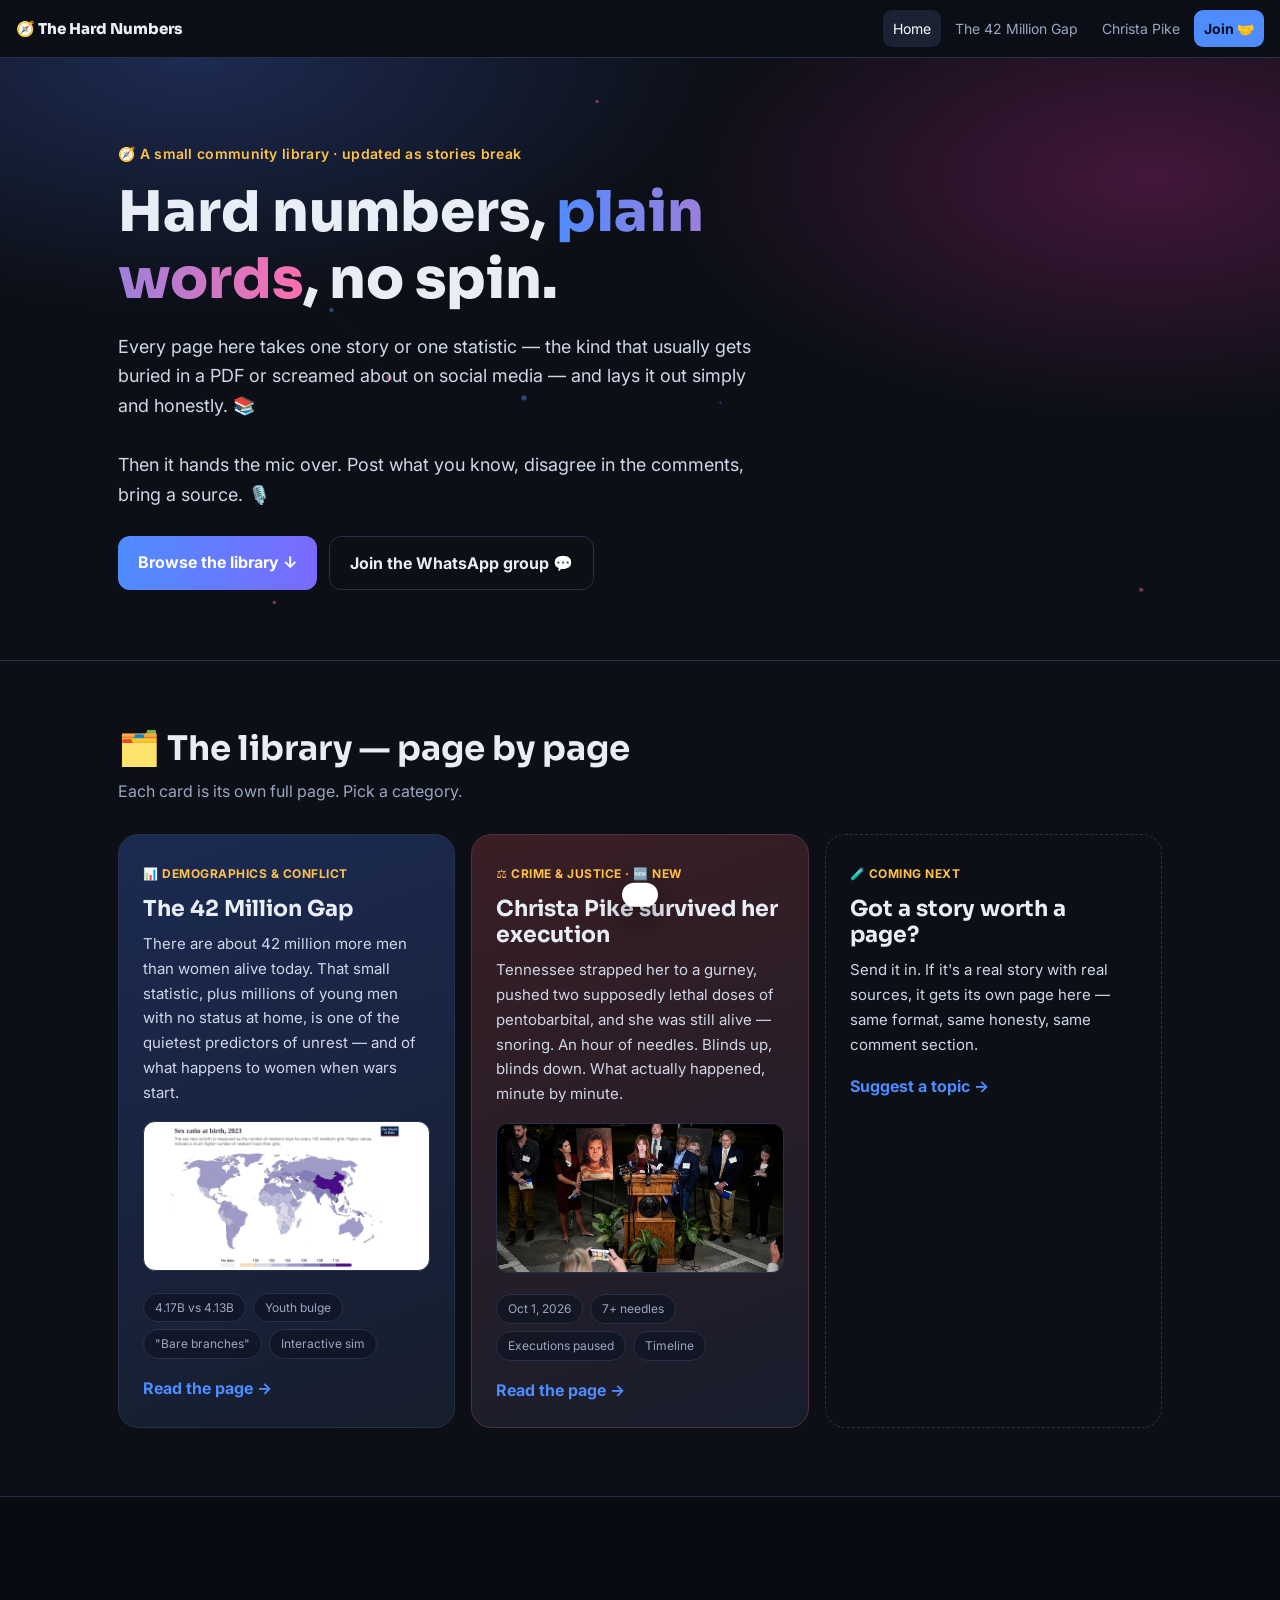
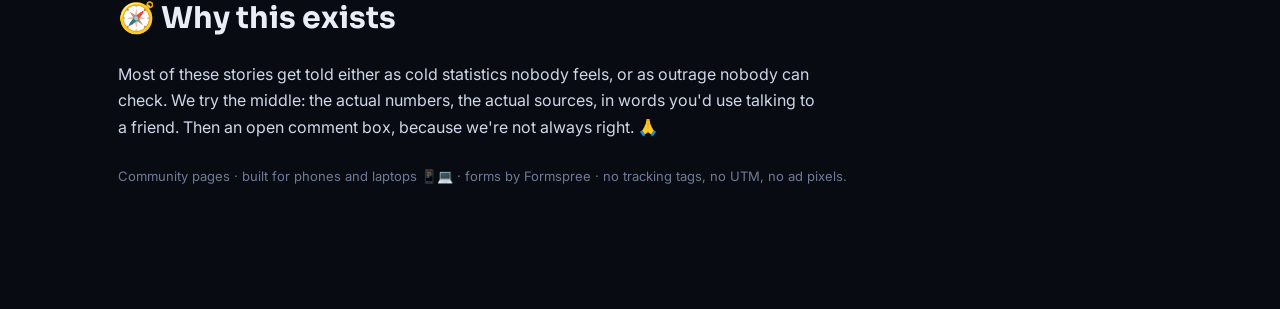
==== commit 48c8764b: "Add responsive SVG favicon and link to all webpage headers Co-authored-by: arena-agent <297053741+ar" ====
--- a/CHRIST_SOPHIA_TRUTH_COMMUNITY/index.html
+++ b/CHRIST_SOPHIA_TRUTH_COMMUNITY/index.html
@@ -5,6 +5,7 @@
 <meta name="viewport" content="width=device-width, initial-scale=1" />
 <title>The Hard Numbers — a community page about power, violence and the people it lands on</title>
 <meta name="description" content="A small community library. Honest, plain-language breakdowns of stories and statistics about violence, the state, and who pays the price." />
+<link rel="icon" type="image/svg+xml" href="favicon.svg" />
 <link rel="preconnect" href="https://fonts.googleapis.com">
 <link rel="preconnect" href="https://fonts.gstatic.com" crossorigin>
 <link href="https://fonts.googleapis.com/css2?family=Inter:wght@400;600;800&family=Sora:wght@600;800&display=swap" rel="stylesheet">
